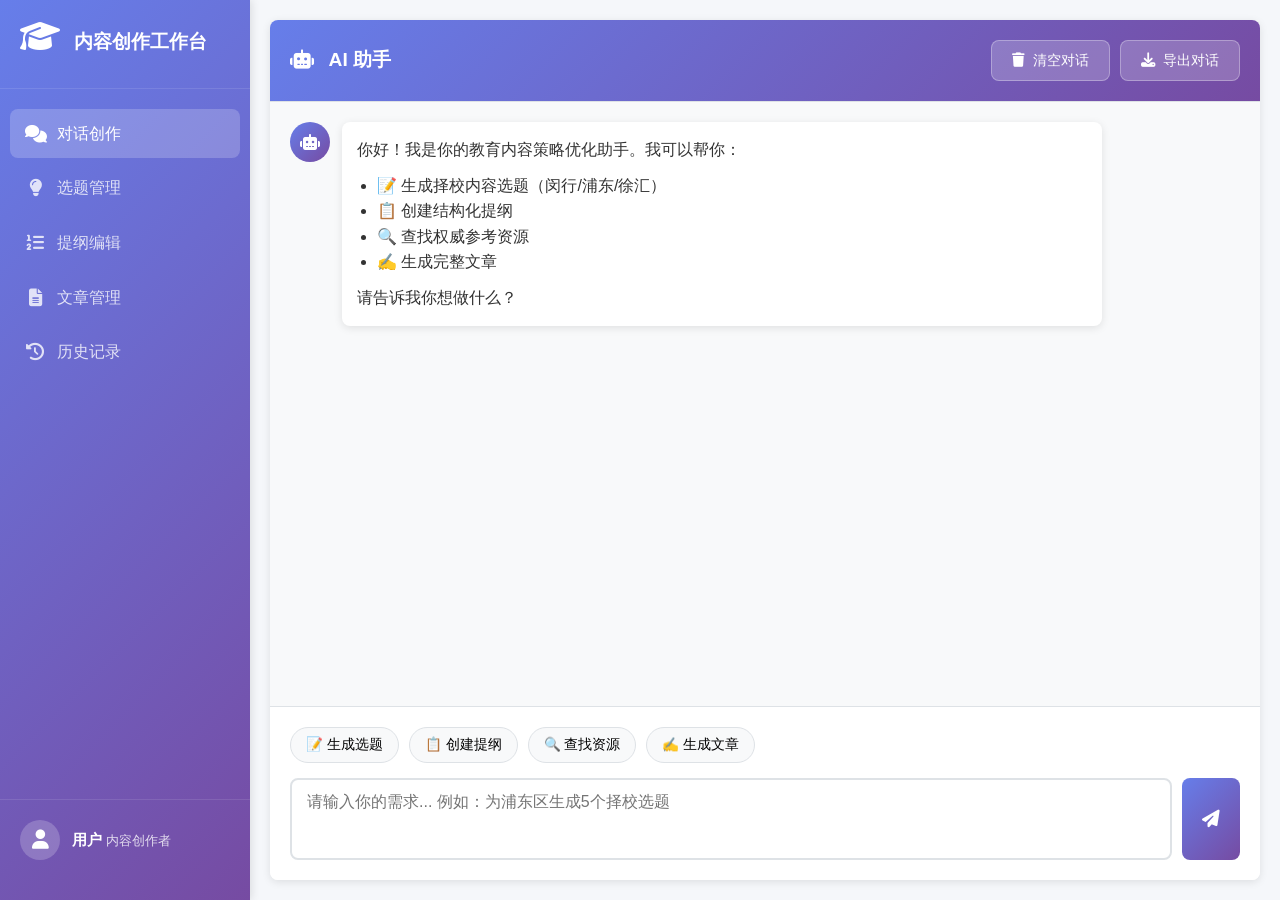
==== index.html @ 0bec3213 "Add files via upload" ====
<!DOCTYPE html>
<html lang="zh-CN">
<head>
    <meta charset="UTF-8">
    <meta name="viewport" content="width=device-width, initial-scale=1.0">
    <title>教育内容策略优化工作台</title>
    <link rel="stylesheet" href="css/style.css">
    <link rel="stylesheet" href="https://cdnjs.cloudflare.com/ajax/libs/font-awesome/6.4.0/css/all.min.css">
</head>
<body>
    <div class="app-container">
        <!-- 侧边栏 -->
        <aside class="sidebar">
            <div class="logo">
                <i class="fas fa-graduation-cap"></i>
                <span>内容创作工作台</span>
            </div>
            <nav class="nav-menu">
                <a href="#" class="nav-item active" data-tab="chat">
                    <i class="fas fa-comments"></i>
                    <span>对话创作</span>
                </a>
                <a href="#" class="nav-item" data-tab="topics">
                    <i class="fas fa-lightbulb"></i>
                    <span>选题管理</span>
                </a>
                <a href="#" class="nav-item" data-tab="outlines">
                    <i class="fas fa-list-ol"></i>
                    <span>提纲编辑</span>
                </a>
                <a href="#" class="nav-item" data-tab="articles">
                    <i class="fas fa-file-alt"></i>
                    <span>文章管理</span>
                </a>
                <a href="#" class="nav-item" data-tab="history">
                    <i class="fas fa-history"></i>
                    <span>历史记录</span>
                </a>
            </nav>
            <div class="user-info">
                <div class="user-avatar">
                    <i class="fas fa-user"></i>
                </div>
                <div class="user-details">
                    <span class="user-name">用户</span>
                    <span class="user-role">内容创作者</span>
                </div>
            </div>
        </aside>

        <!-- 主内容区 -->
        <main class="main-content">
            <!-- 对话创作标签页 -->
            <div class="tab-content active" id="chat-tab">
                <div class="chat-container">
                    <div class="chat-header">
                        <h2><i class="fas fa-robot"></i> AI 助手</h2>
                        <div class="chat-actions">
                            <button class="btn btn-secondary" onclick="clearChat()">
                                <i class="fas fa-trash"></i> 清空对话
                            </button>
                            <button class="btn btn-primary" onclick="exportChat()">
                                <i class="fas fa-download"></i> 导出对话
                            </button>
                        </div>
                    </div>
                    <div class="chat-messages" id="chatMessages">
                        <div class="message ai-message">
                            <div class="message-avatar">
                                <i class="fas fa-robot"></i>
                            </div>
                            <div class="message-content">
                                <p>你好！我是你的教育内容策略优化助手。我可以帮你：</p>
                                <ul>
                                    <li>📝 生成择校内容选题（闵行/浦东/徐汇）</li>
                                    <li>📋 创建结构化提纲</li>
                                    <li>🔍 查找权威参考资源</li>
                                    <li>✍️ 生成完整文章</li>
                                </ul>
                                <p>请告诉我你想做什么？</p>
                            </div>
                        </div>
                    </div>
                    <div class="chat-input-area">
                        <div class="quick-actions">
                            <button class="quick-btn" onclick="quickAction('生成浦东区5个择校选题')">
                                📝 生成选题
                            </button>
                            <button class="quick-btn" onclick="quickAction('创建提纲')">
                                📋 创建提纲
                            </button>
                            <button class="quick-btn" onclick="quickAction('查找参考资源')">
                                🔍 查找资源
                            </button>
                            <button class="quick-btn" onclick="quickAction('生成文章')">
                                ✍️ 生成文章
                            </button>
                        </div>
                        <div class="input-wrapper">
                            <textarea id="userInput" placeholder="请输入你的需求... 例如：为浦东区生成5个择校选题" rows="3"></textarea>
                            <button class="send-btn" onclick="sendMessage()">
                                <i class="fas fa-paper-plane"></i>
                            </button>
                        </div>
                    </div>
                </div>
            </div>

            <!-- 选题管理标签页 -->
            <div class="tab-content" id="topics-tab">
                <div class="content-header">
                    <h2><i class="fas fa-lightbulb"></i> 选题管理</h2>
                    <div class="header-actions">
                        <button class="btn btn-primary" onclick="generateTopics()">
                            <i class="fas fa-plus"></i> 生成新选题
                        </button>
                        <button class="btn btn-secondary" onclick="saveAllTopics()">
                            <i class="fas fa-save"></i> 保存全部
                        </button>
                    </div>
                </div>
                <div class="topics-grid" id="topicsGrid">
                    <!-- 选题卡片将在这里动态生成 -->
                </div>
            </div>

            <!-- 提纲编辑标签页 -->
            <div class="tab-content" id="outlines-tab">
                <div class="content-header">
                    <h2><i class="fas fa-list-ol"></i> 提纲编辑</h2>
                    <div class="header-actions">
                        <button class="btn btn-primary" onclick="createOutline()">
                            <i class="fas fa-plus"></i> 创建新提纲
                        </button>
                        <button class="btn btn-success" onclick="exportOutline()">
                            <i class="fas fa-download"></i> 导出提纲
                        </button>
                    </div>
                </div>
                <div class="outline-editor" id="outlineEditor">
                    <div class="editor-placeholder">
                        <i class="fas fa-edit"></i>
                        <p>选择一个选题或创建新提纲开始编辑</p>
                    </div>
                </div>
            </div>

            <!-- 文章管理标签页 -->
            <div class="tab-content" id="articles-tab">
                <div class="content-header">
                    <h2><i class="fas fa-file-alt"></i> 文章管理</h2>
                    <div class="header-actions">
                        <button class="btn btn-primary" onclick="generateArticle()">
                            <i class="fas fa-magic"></i> 生成文章
                        </button>
                        <button class="btn btn-success" onclick="exportArticle()">
                            <i class="fas fa-download"></i> 导出文章
                        </button>
                    </div>
                </div>
                <div class="article-list" id="articleList">
                    <!-- 文章列表将在这里动态生成 -->
                </div>
            </div>

            <!-- 历史记录标签页 -->
            <div class="tab-content" id="history-tab">
                <div class="content-header">
                    <h2><i class="fas fa-history"></i> 历史记录</h2>
                    <div class="header-actions">
                        <button class="btn btn-secondary" onclick="clearHistory()">
                            <i class="fas fa-trash"></i> 清空历史
                        </button>
                        <button class="btn btn-primary" onclick="exportHistory()">
                            <i class="fas fa-download"></i> 导出记录
                        </button>
                    </div>
                </div>
                <div class="history-list" id="historyList">
                    <!-- 历史记录将在这里动态生成 -->
                </div>
            </div>
        </main>
    </div>

    <!-- 参考资源弹窗 -->
    <div class="modal" id="resourcesModal">
        <div class="modal-content">
            <div class="modal-header">
                <h3><i class="fas fa-link"></i> 参考资源</h3>
                <button class="close-btn" onclick="closeModal('resourcesModal')">
                    <i class="fas fa-times"></i>
                </button>
            </div>
            <div class="modal-body">
                <div id="resourcesList">
                    <!-- 资源列表将在这里动态生成 -->
                </div>
            </div>
        </div>
    </div>

    <!-- 加载遮罩 -->
    <div class="loading-overlay" id="loadingOverlay">
        <div class="loading-spinner">
            <i class="fas fa-spinner fa-spin"></i>
            <p>AI正在思考中...</p>
        </div>
    </div>

    <script src="js/app.js"></script>
    <script src="js/api.js"></script>
    <script src="js/ui.js"></script>
</body>
</html>
---- css/style.css ----
/* 全局样式 */
* {
    margin: 0;
    padding: 0;
    box-sizing: border-box;
}

:root {
    --primary-color: #4a90e2;
    --secondary-color: #6c757d;
    --success-color: #28a745;
    --danger-color: #dc3545;
    --warning-color: #ffc107;
    --info-color: #17a2b8;
    --dark-color: #343a40;
    --light-color: #f8f9fa;
    --border-color: #dee2e6;
    --shadow: 0 2px 8px rgba(0, 0, 0, 0.1);
    --border-radius: 8px;
    --transition: all 0.3s ease;
}

body {
    font-family: -apple-system, BlinkMacSystemFont, 'Segoe UI', Roboto, 'Helvetica Neue', Arial, sans-serif;
    background-color: #f5f7fa;
    color: #333;
    line-height: 1.6;
}

/* 应用容器 */
.app-container {
    display: flex;
    height: 100vh;
    overflow: hidden;
}

/* 侧边栏 */
.sidebar {
    width: 250px;
    background: linear-gradient(135deg, #667eea 0%, #764ba2 100%);
    color: white;
    padding: 20px 0;
    display: flex;
    flex-direction: column;
    box-shadow: 2px 0 8px rgba(0, 0, 0, 0.1);
}

.logo {
    padding: 0 20px 30px;
    border-bottom: 1px solid rgba(255, 255, 255, 0.1);
    margin-bottom: 20px;
}

.logo i {
    font-size: 2rem;
    margin-right: 10px;
}

.logo span {
    font-size: 1.2rem;
    font-weight: 600;
}

.nav-menu {
    flex: 1;
    padding: 0 10px;
}

.nav-item {
    display: flex;
    align-items: center;
    padding: 12px 15px;
    color: rgba(255, 255, 255, 0.8);
    text-decoration: none;
    border-radius: var(--border-radius);
    margin-bottom: 5px;
    transition: var(--transition);
}

.nav-item:hover {
    background-color: rgba(255, 255, 255, 0.1);
    color: white;
}

.nav-item.active {
    background-color: rgba(255, 255, 255, 0.2);
    color: white;
}

.nav-item i {
    font-size: 1.1rem;
    margin-right: 12px;
    width: 20px;
    text-align: center;
}

.user-info {
    padding: 20px;
    border-top: 1px solid rgba(255, 255, 255, 0.1);
    display: flex;
    align-items: center;
}

.user-avatar {
    width: 40px;
    height: 40px;
    background-color: rgba(255, 255, 255, 0.2);
    border-radius: 50%;
    display: flex;
    align-items: center;
    justify-content: center;
    margin-right: 12px;
}

.user-avatar i {
    font-size: 1.2rem;
}

.user-details {
    flex: 1;
}

.user-name {
    font-weight: 600;
    font-size: 0.95rem;
}

.user-role {
    font-size: 0.8rem;
    opacity: 0.8;
}

/* 主内容区 */
.main-content {
    flex: 1;
    padding: 20px;
    overflow-y: auto;
}

/* 标签页内容 */
.tab-content {
    display: none;
}

.tab-content.active {
    display: block;
}

.content-header {
    display: flex;
    justify-content: space-between;
    align-items: center;
    margin-bottom: 20px;
    padding-bottom: 15px;
    border-bottom: 2px solid var(--border-color);
}

.content-header h2 {
    color: var(--dark-color);
    font-size: 1.5rem;
}

.content-header h2 i {
    margin-right: 10px;
    color: var(--primary-color);
}

.header-actions {
    display: flex;
    gap: 10px;
}

/* 按钮样式 */
.btn {
    padding: 10px 20px;
    border: none;
    border-radius: var(--border-radius);
    cursor: pointer;
    font-size: 0.9rem;
    font-weight: 500;
    transition: var(--transition);
    display: inline-flex;
    align-items: center;
    gap: 8px;
}

.btn-primary {
    background-color: var(--primary-color);
    color: white;
}

.btn-primary:hover {
    background-color: #357abd;
    transform: translateY(-2px);
    box-shadow: var(--shadow);
}

.btn-secondary {
    background-color: var(--secondary-color);
    color: white;
}

.btn-secondary:hover {
    background-color: #5a6268;
}

.btn-success {
    background-color: var(--success-color);
    color: white;
}

.btn-success:hover {
    background-color: #218838;
}

.btn-danger {
    background-color: var(--danger-color);
    color: white;
}

.btn-danger:hover {
    background-color: #c82333;
}

/* 聊天容器 */
.chat-container {
    display: flex;
    flex-direction: column;
    height: calc(100vh - 40px);
    background: white;
    border-radius: var(--border-radius);
    box-shadow: var(--shadow);
    overflow: hidden;
}

.chat-header {
    padding: 20px;
    border-bottom: 1px solid var(--border-color);
    background: linear-gradient(135deg, #667eea 0%, #764ba2 100%);
    color: white;
    display: flex;
    justify-content: space-between;
    align-items: center;
}

.chat-header h2 {
    font-size: 1.2rem;
    margin: 0;
}

.chat-header h2 i {
    margin-right: 10px;
}

.chat-actions {
    display: flex;
    gap: 10px;
}

.chat-actions .btn {
    background: rgba(255, 255, 255, 0.2);
    color: white;
    border: 1px solid rgba(255, 255, 255, 0.3);
}

.chat-actions .btn:hover {
    background: rgba(255, 255, 255, 0.3);
}

.chat-messages {
    flex: 1;
    padding: 20px;
    overflow-y: auto;
    background-color: #f8f9fa;
}

.message {
    display: flex;
    margin-bottom: 20px;
    animation: slideIn 0.3s ease;
}

@keyframes slideIn {
    from {
        opacity: 0;
        transform: translateY(10px);
    }
    to {
        opacity: 1;
        transform: translateY(0);
    }
}

.message-avatar {
    width: 40px;
    height: 40px;
    border-radius: 50%;
    display: flex;
    align-items: center;
    justify-content: center;
    margin-right: 12px;
    flex-shrink: 0;
}

.ai-message .message-avatar {
    background: linear-gradient(135deg, #667eea 0%, #764ba2 100%);
    color: white;
}

.user-message .message-avatar {
    background: var(--primary-color);
    color: white;
    order: 2;
    margin-left: 12px;
    margin-right: 0;
}

.message-content {
    flex: 1;
    background: white;
    padding: 15px;
    border-radius: var(--border-radius);
    box-shadow: var(--shadow);
    max-width: 80%;
}

.user-message .message-content {
    background: var(--primary-color);
    color: white;
}

.message-content p {
    margin-bottom: 10px;
}

.message-content p:last-child {
    margin-bottom: 0;
}

.message-content ul,
.message-content ol {
    margin-left: 20px;
    margin-bottom: 10px;
}

.message-content code {
    background: #f4f4f4;
    padding: 2px 6px;
    border-radius: 4px;
    font-family: 'Courier New', monospace;
}

.message-content pre {
    background: #2d2d2d;
    color: #f8f8f2;
    padding: 15px;
    border-radius: var(--border-radius);
    overflow-x: auto;
}

.chat-input-area {
    padding: 20px;
    background: white;
    border-top: 1px solid var(--border-color);
}

.quick-actions {
    display: flex;
    gap: 10px;
    margin-bottom: 15px;
    flex-wrap: wrap;
}

.quick-btn {
    padding: 8px 15px;
    background: var(--light-color);
    border: 1px solid var(--border-color);
    border-radius: 20px;
    cursor: pointer;
    transition: var(--transition);
    font-size: 0.85rem;
}

.quick-btn:hover {
    background: var(--primary-color);
    color: white;
    border-color: var(--primary-color);
    transform: translateY(-2px);
}

.input-wrapper {
    position: relative;
    display: flex;
    gap: 10px;
}

.input-wrapper textarea {
    flex: 1;
    padding: 12px 15px;
    border: 2px solid var(--border-color);
    border-radius: var(--border-radius);
    font-size: 1rem;
    resize: none;
    transition: var(--transition);
    font-family: inherit;
}

.input-wrapper textarea:focus {
    outline: none;
    border-color: var(--primary-color);
}

.send-btn {
    padding: 12px 20px;
    background: linear-gradient(135deg, #667eea 0%, #764ba2 100%);
    color: white;
    border: none;
    border-radius: var(--border-radius);
    cursor: pointer;
    transition: var(--transition);
    font-size: 1.1rem;
}

.send-btn:hover {
    transform: translateY(-2px);
    box-shadow: var(--shadow);
}

/* 选题网格 */
.topics-grid {
    display: grid;
    grid-template-columns: repeat(auto-fill, minmax(300px, 1fr));
    gap: 20px;
}

.topic-card {
    background: white;
    border-radius: var(--border-radius);
    padding: 20px;
    box-shadow: var(--shadow);
    transition: var(--transition);
    cursor: pointer;
    border: 2px solid transparent;
}

.topic-card:hover {
    transform: translateY(-5px);
    box-shadow: 0 4px 16px rgba(0, 0, 0, 0.15);
    border-color: var(--primary-color);
}

.topic-card.selected {
    border-color: var(--primary-color);
    background: linear-gradient(135deg, rgba(102, 126, 234, 0.1) 0%, rgba(118, 75, 162, 0.1) 100%);
}

.topic-card-header {
    display: flex;
    justify-content: space-between;
    align-items: flex-start;
    margin-bottom: 15px;
}

.topic-type {
    padding: 5px 12px;
    border-radius: 20px;
    font-size: 0.75rem;
    font-weight: 600;
    text-transform: uppercase;
}

.topic-type.case {
    background: rgba(220, 53, 69, 0.1);
    color: var(--danger-color);
}

.topic-type.house {
    background: rgba(40, 167, 69, 0.1);
    color: var(--success-color);
}

.topic-type.school {
    background: rgba(255, 193, 7, 0.1);
    color: var(--warning-color);
}

.topic-type.hot {
    background: rgba(26, 115, 232, 0.1);
    color: var(--primary-color);
}

.traffic-level {
    padding: 4px 10px;
    border-radius: 12px;
    font-size: 0.7rem;
    font-weight: 700;
}

.traffic-level.S {
    background: linear-gradient(135deg, #667eea 0%, #764ba2 100%);
    color: white;
}

.traffic-level.A {
    background: var(--success-color);
    color: white;
}

.traffic-level.B {
    background: var(--warning-color);
    color: var(--dark-color);
}

.traffic-level.C {
    background: var(--secondary-color);
    color: white;
}

.topic-title {
    font-size: 1.1rem;
    font-weight: 600;
    margin-bottom: 15px;
    color: var(--dark-color);
    line-height: 1.4;
}

.topic-meta {
    font-size: 0.85rem;
    color: var(--secondary-color);
    margin-bottom: 10px;
}

.topic-meta span {
    display: block;
    margin-bottom: 5px;
}

.topic-value {
    font-size: 0.85rem;
    color: var(--primary-color);
    font-weight: 500;
    margin-bottom: 15px;
}

.topic-actions {
    display: flex;
    gap: 10px;
    margin-top: 15px;
}

.topic-actions button {
    flex: 1;
    padding: 8px;
    font-size: 0.85rem;
}

/* 提纲编辑器 */
.outline-editor {
    background: white;
    border-radius: var(--border-radius);
    padding: 30px;
    box-shadow: var(--shadow);
    min-height: 400px;
}

.editor-placeholder {
    text-align: center;
    padding: 60px 20px;
    color: var(--secondary-color);
}

.editor-placeholder i {
    font-size: 4rem;
    margin-bottom: 20px;
    color: var(--border-color);
}

.editor-placeholder p {
    font-size: 1.1rem;
}

/* 文章列表 */
.article-list {
    display: flex;
    flex-direction: column;
    gap: 15px;
}

.article-item {
    background: white;
    border-radius: var(--border-radius);
    padding: 20px;
    box-shadow: var(--shadow);
    transition: var(--transition);
}

.article-item:hover {
    transform: translateY(-2px);
    box-shadow: 0 4px 12px rgba(0, 0, 0, 0.15);
}

.article-header {
    display: flex;
    justify-content: space-between;
    align-items: flex-start;
    margin-bottom: 15px;
}

.article-title {
    font-size: 1.1rem;
    font-weight: 600;
    color: var(--dark-color);
    flex: 1;
}

.article-meta {
    font-size: 0.8rem;
    color: var(--secondary-color);
    margin-bottom: 10px;
}

.article-preview {
    font-size: 0.9rem;
    color: var(--dark-color);
    line-height: 1.6;
    max-height: 100px;
    overflow: hidden;
    position: relative;
}

.article-preview::after {
    content: '';
    position: absolute;
    bottom: 0;
    left: 0;
    right: 0;
    height: 30px;
    background: linear-gradient(transparent, white);
}

.article-actions {
    display: flex;
    gap: 10px;
    margin-top: 15px;
}

/* 历史记录列表 */
.history-list {
    display: flex;
    flex-direction: column;
    gap: 10px;
}

.history-item {
    background: white;
    border-radius: var(--border-radius);
    padding: 15px 20px;
    box-shadow: var(--shadow);
    transition: var(--transition);
    cursor: pointer;
}

.history-item:hover {
    transform: translateX(5px);
    box-shadow: 0 4px 12px rgba(0, 0, 0, 0.15);
}

.history-item-header {
    display: flex;
    justify-content: space-between;
    align-items: center;
    margin-bottom: 8px;
}

.history-item-title {
    font-size: 0.95rem;
    font-weight: 600;
    color: var(--dark-color);
}

.history-item-date {
    font-size: 0.8rem;
    color: var(--secondary-color);
}

.history-item-preview {
    font-size: 0.85rem;
    color: var(--secondary-color);
    overflow: hidden;
    text-overflow: ellipsis;
    white-space: nowrap;
}

/* 模态框 */
.modal {
    display: none;
    position: fixed;
    top: 0;
    left: 0;
    right: 0;
    bottom: 0;
    background: rgba(0, 0, 0, 0.5);
    z-index: 1000;
    justify-content: center;
    align-items: center;
}

.modal.active {
    display: flex;
}

.modal-content {
    background: white;
    border-radius: var(--border-radius);
    width: 90%;
    max-width: 700px;
    max-height: 80vh;
    display: flex;
    flex-direction: column;
    box-shadow: 0 10px 40px rgba(0, 0, 0, 0.2);
}

.modal-header {
    padding: 20px;
    border-bottom: 1px solid var(--border-color);
    display: flex;
    justify-content: space-between;
    align-items: center;
}

.modal-header h3 {
    font-size: 1.2rem;
    color: var(--dark-color);
}

.modal-header h3 i {
    margin-right: 10px;
    color: var(--primary-color);
}

.close-btn {
    background: none;
    border: none;
    font-size: 1.5rem;
    cursor: pointer;
    color: var(--secondary-color);
    transition: var(--transition);
}

.close-btn:hover {
    color: var(--danger-color);
}

.modal-body {
    flex: 1;
    padding: 20px;
    overflow-y: auto;
}

/* 资源列表 */
#resourcesList {
    display: flex;
    flex-direction: column;
    gap: 15px;
}

.resource-item {
    background: var(--light-color);
    border-radius: var(--border-radius);
    padding: 15px;
    border-left: 4px solid var(--primary-color);
}

.resource-title {
    font-size: 1rem;
    font-weight: 600;
    color: var(--dark-color);
    margin-bottom: 8px;
}

.resource-source {
    font-size: 0.8rem;
    color: var(--secondary-color);
    margin-bottom: 8px;
}

.resource-url {
    font-size: 0.85rem;
    color: var(--primary-color);
    word-break: break-all;
}

.resource-value {
    font-size: 0.85rem;
    color: var(--dark-color);
    margin-top: 8px;
    padding: 8px;
    background: white;
    border-radius: 4px;
}

/* 加载遮罩 */
.loading-overlay {
    display: none;
    position: fixed;
    top: 0;
    left: 0;
    right: 0;
    bottom: 0;
    background: rgba(255, 255, 255, 0.9);
    z-index: 2000;
    justify-content: center;
    align-items: center;
}

.loading-overlay.active {
    display: flex;
}

.loading-spinner {
    text-align: center;
}

.loading-spinner i {
    font-size: 3rem;
    color: var(--primary-color);
    margin-bottom: 15px;
}

.loading-spinner p {
    font-size: 1.1rem;
    color: var(--dark-color);
    font-weight: 500;
}

/* 响应式设计 */
@media (max-width: 768px) {
    .app-container {
        flex-direction: column;
    }

    .sidebar {
        width: 100%;
        padding: 15px 0;
    }

    .logo {
        padding: 0 15px 15px;
    }

    .nav-menu {
        display: flex;
        overflow-x: auto;
        padding: 0 10px;
    }

    .nav-item {
        flex-shrink: 0;
        margin-bottom: 0;
        margin-right: 10px;
    }

    .user-info {
        display: none;
    }

    .topics-grid {
        grid-template-columns: 1fr;
    }

    .chat-actions {
        flex-direction: column;
    }

    .header-actions {
        flex-direction: column;
    }

    .quick-actions {
        flex-direction: column;
    }
}
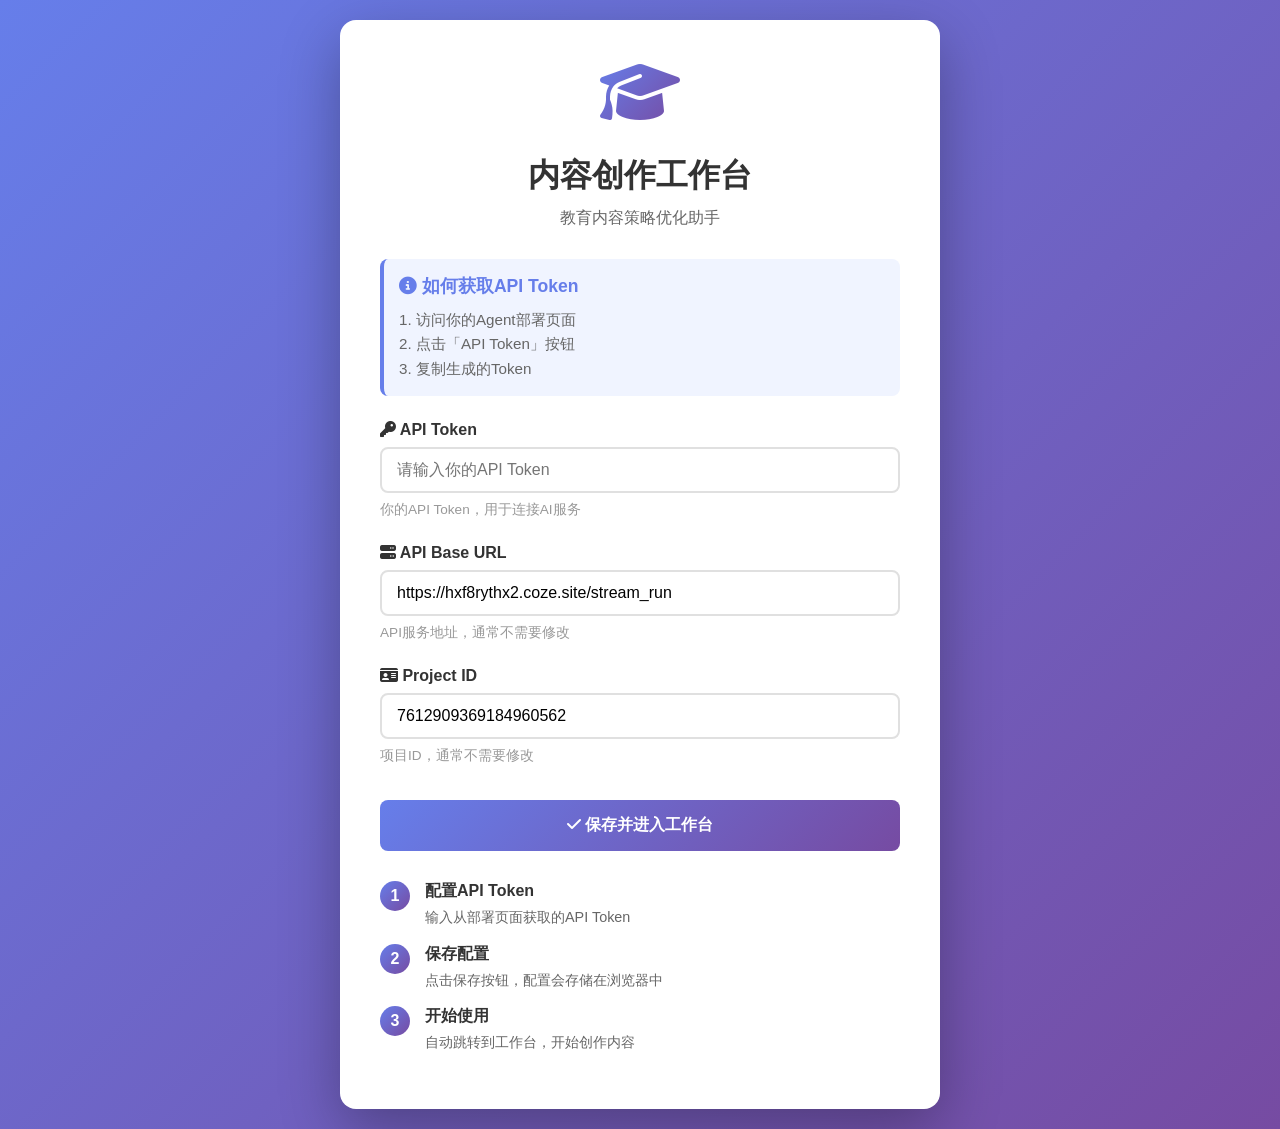
==== commit 2f65cc77: "Add files via upload" ====
--- a/index.html
+++ b/index.html
@@ -6,6 +6,16 @@
     <title>教育内容策略优化工作台</title>
     <link rel="stylesheet" href="css/style.css">
     <link rel="stylesheet" href="https://cdnjs.cloudflare.com/ajax/libs/font-awesome/6.4.0/css/all.min.css">
+    <script>
+        // 页面加载时检查API Token
+        window.addEventListener('load', function() {
+            const apiToken = localStorage.getItem('api_token');
+            if (!apiToken || apiToken === '<YOUR_API_TOKEN>') {
+                alert('⚠️ 请先配置API Token\n\n即将跳转到配置页面...');
+                window.location.href = 'config.html';
+            }
+        });
+    </script>
 </head>
 <body>
     <div class="app-container">
